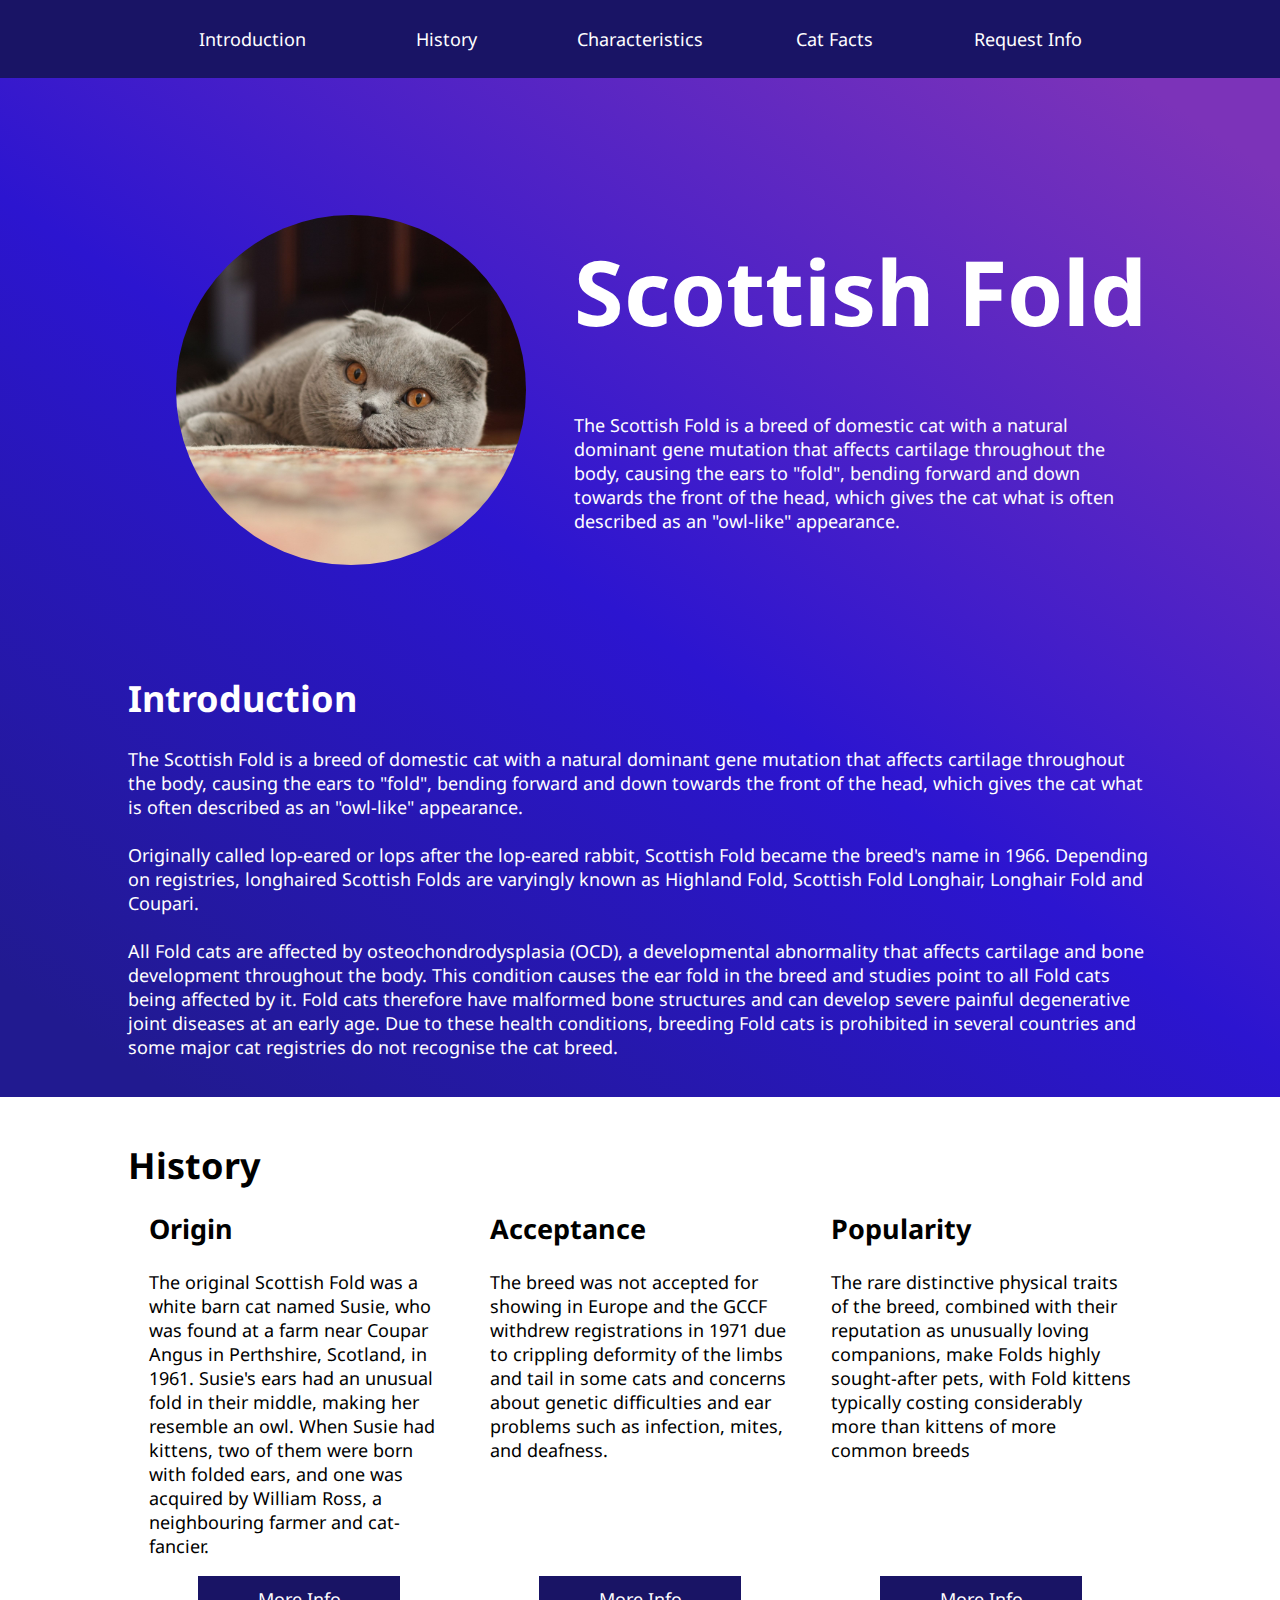
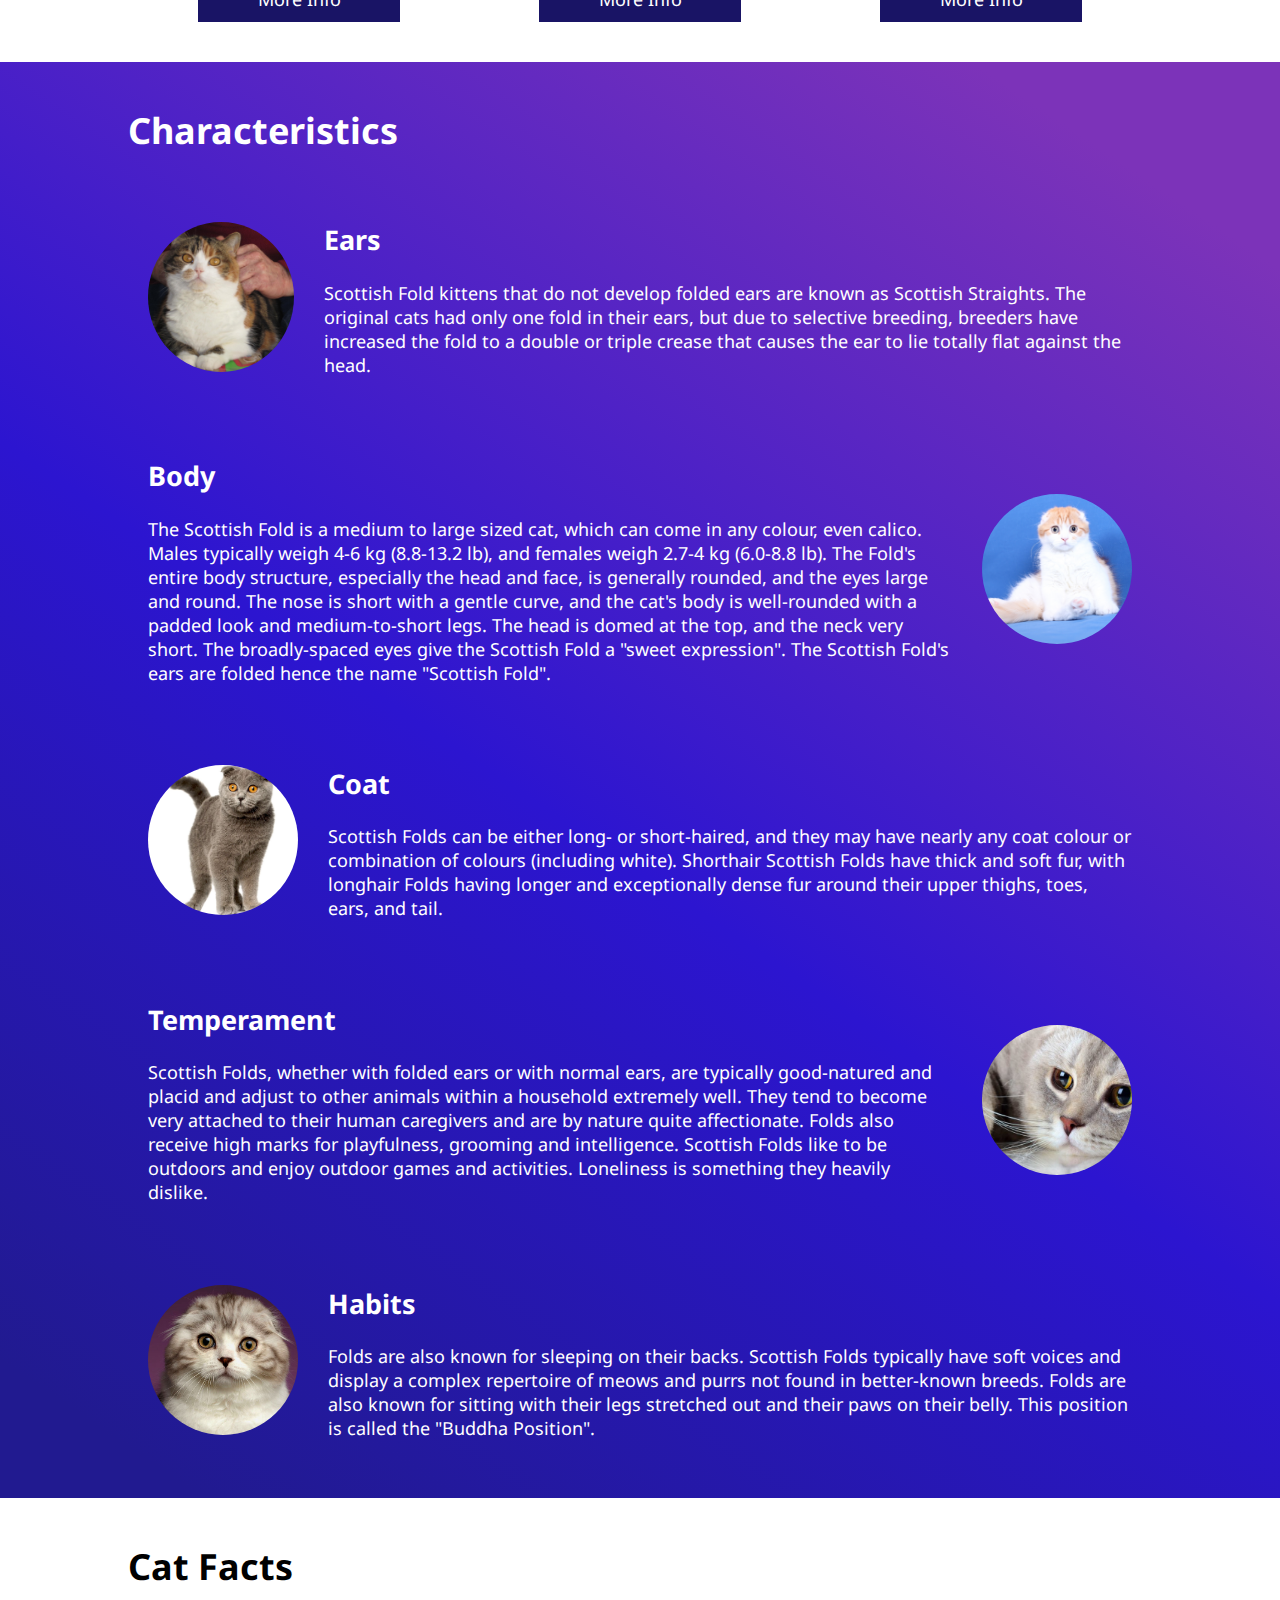
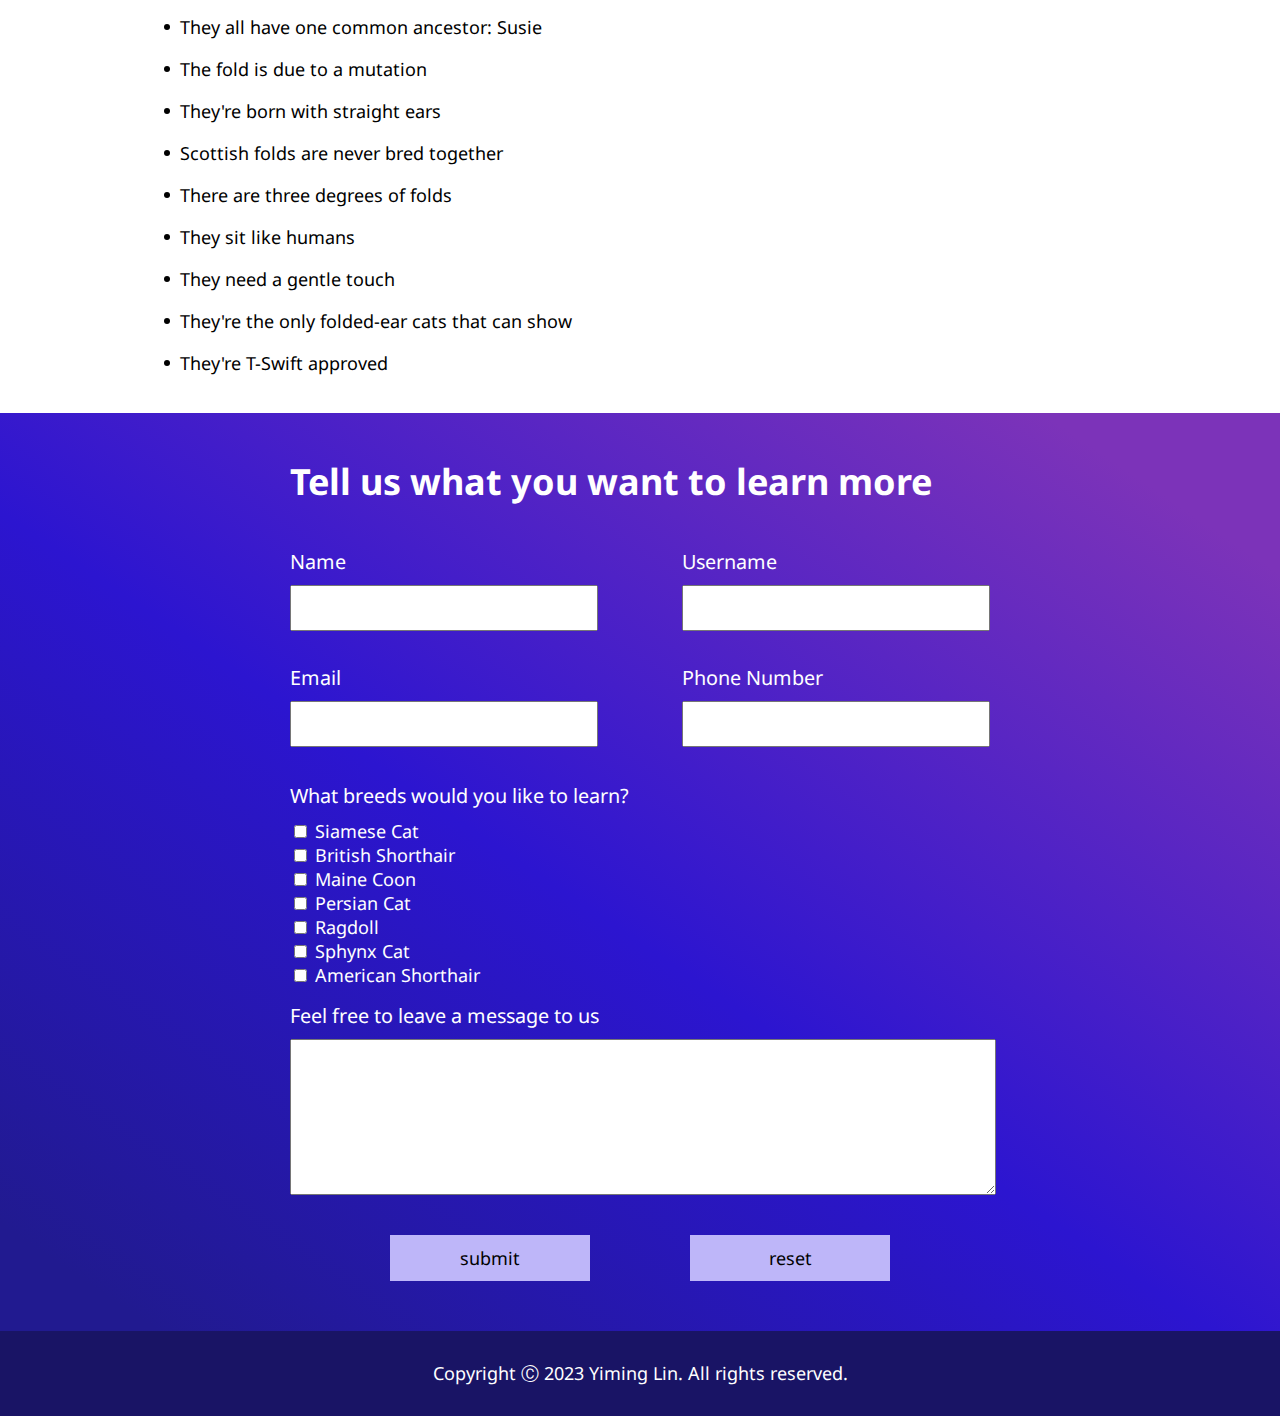
==== hw4/code-review-codebase/index.html @ 043dace3 "Add hw4" ====
<!DOCTYPE html>
<html lang="en">
  <head>
    <meta charset="UTF-8" />
    <meta name="viewport" content="width=device-width, initial-scale=1.0" />
    <link rel="preconnect" href="https://fonts.googleapis.com" />
    <link rel="preconnect" href="https://fonts.gstatic.com" crossorigin />
    <link
      rel="stylesheet"
      href="https://cdnjs.cloudflare.com/ajax/libs/font-awesome/6.4.2/css/all.min.css"
      integrity="sha512-z3gLpd7yknf1YoNbCzqRKc4qyor8gaKU1qmn+CShxbuBusANI9QpRohGBreCFkKxLhei6S9CQXFEbbKuqLg0DA=="
      crossorigin="anonymous"
      referrerpolicy="no-referrer"
    />
    <link
      href="https://fonts.googleapis.com/css2?family=Lora&family=Noto+Sans:ital,wght@0,300;0,500;1,200;1,400&family=Poppins:wght@100;200;300;400&family=Raleway:wght@100;200;300&display=swap"
      rel="stylesheet"
    />
    <link rel="stylesheet" type="text/css" href="styles.css" />
    <title>Scottish Fold</title>
    <script defer src="index.js"></script>
  </head>
  <body>
    <header>
      <nav class="navbar large-screen-navbar">
        <ul class="nav-list">
          <li class="nav-list-item">
            <a href="#Introduction" class="nav-link hover-transition">Introduction</a>
          </li>
          <li class="nav-list-item">
            <a href="#History" class="nav-link hover-transition">History</a>
          </li>
          <li class="nav-list-item">
            <a href="#Characteristics" class="nav-link hover-transition">Characteristics</a>
          </li>
          <li class="nav-list-item">
            <a href="#CatFacts" class="nav-link hover-transition">Cat Facts</a>
          </li>
          <li class="nav-list-item">
            <a href="#RequestInfo" class="nav-link hover-transition">Request Info</a>
          </li>
        </ul>
      </nav>
      <nav class="navbar small-screen-navbar">
        <input type="checkbox" class="navbar-toggle-trigger" id="navbar-toggle-trigger" />
        <label
          for="navbar-toggle-trigger"
          id="navbar-toggle-expand-button"
          class="navbar-circular-icon-button"
          aria-label="open navbar list"
        >
          <i class="fa-solid fa-bars"></i>
        </label>
        <div
          id="small-screen-navbar-element-container"
          class="small-screen-navbar-element-container"
        >
          <ul class="nav-list">
            <li class="nav-list-item">
              <a href="#Introduction" class="nav-link hover-transition">Introduction</a>
            </li>
            <li class="nav-list-item">
              <a href="#History" class="nav-link hover-transition">History</a>
            </li>
            <li class="nav-list-item">
              <a href="#Characteristics" class="nav-link hover-transition">Characteristics</a>
            </li>
            <li class="nav-list-item">
              <a href="#CatFacts" class="nav-link hover-transition">Cat Facts</a>
            </li>
            <li class="nav-list-item">
              <a href="#RequestInfo" class="nav-link hover-transition">Request Info</a>
            </li>
          </ul>
        </div>
      </nav>
    </header>

    <div class="dark-background-container section-below-navbar">
      <div
        class="space-evenly-distributed-row-container vertically-stacked-mid-screen-container content-container"
      >
        <div class="landing-image"></div>
        <div class="landing-text-container">
          <h1 class="heading-1">Scottish Fold</h1>
          <p>
            The Scottish Fold is a breed of domestic cat with a natural dominant gene mutation that
            affects cartilage throughout the body, causing the ears to "fold", bending forward and
            down towards the front of the head, which gives the cat what is often described as an
            "owl-like" appearance.
          </p>
        </div>
      </div>
      <div id="Introduction" class="content-container">
        <h1>Introduction</h1>
        <p>
          The Scottish Fold is a breed of domestic cat with a natural dominant gene mutation that
          affects cartilage throughout the body, causing the ears to "fold", bending forward and
          down towards the front of the head, which gives the cat what is often described as an
          "owl-like" appearance.
          <br />
          <br />
          Originally called lop-eared or lops after the lop-eared rabbit, Scottish Fold became the
          breed's name in 1966. Depending on registries, longhaired Scottish Folds are varyingly
          known as Highland Fold, Scottish Fold Longhair, Longhair Fold and Coupari.
          <br />
          <br />
          All Fold cats are affected by osteochondrodysplasia (OCD), a developmental abnormality
          that affects cartilage and bone development throughout the body. This condition causes the
          ear fold in the breed and studies point to all Fold cats being affected by it. Fold cats
          therefore have malformed bone structures and can develop severe painful degenerative joint
          diseases at an early age. Due to these health conditions, breeding Fold cats is prohibited
          in several countries and some major cat registries do not recognise the cat breed.
        </p>
      </div>
    </div>

    <div id="History" class="content-container">
      <h1 class="clear-margin-bottom">History</h1>
      <div class="space-evenly-distributed-row-container vertically-stacked-mid-screen-container">
        <div class="card">
          <div>
            <h2 class="clear-margin-top">Origin</h2>
            <p>
              The original Scottish Fold was a white barn cat named Susie, who was found at a farm
              near Coupar Angus in Perthshire, Scotland, in 1961. Susie's ears had an unusual fold
              in their middle, making her resemble an owl. When Susie had kittens, two of them were
              born with folded ears, and one was acquired by William Ross, a neighbouring farmer and
              cat-fancier.
            </p>
          </div>
          <a class="more-info-button">More Info</a>
        </div>
        <div class="popup-section-container">
          <div class="popup-section">
            <div class="space-between-distributed-row-container">
              <h3>Origin</h3>
              <button class="close-popup-button">
                <i class="fa-solid fa-xmark"></i>
              </button>
            </div>
            <p>
              The original Scottish Fold was a white barn cat named Susie, who was found at a farm
              near Coupar Angus in Perthshire, Scotland, in 1961. Susie's ears had an unusual fold
              in their middle, making her resemble an owl. When Susie had kittens, two of them were
              born with folded ears, and one was acquired by William Ross, a neighbouring farmer and
              cat-fancier. Ross registered the breed with the Governing Council of the Cat Fancy
              (GCCF) in the United Kingdom in 1966 and started to breed Scottish Fold kittens with
              the help of geneticist Pat Turner. The breeding programme produced 76 kittens in the
              first three years - 42 with folded ears and 34 with straight ears. The conclusion from
              this was that the ear mutation is due to a simple dominant gene.
              <br />
              Susie's only reproducing offspring was a female Fold named Snooks who was also white;
              a second kitten was neutered shortly after birth. Three months after Snooks' birth,
              Susie was killed by a car. All Scottish Fold cats share a common ancestry to Susie.
            </p>
          </div>
        </div>

        <div class="card">
          <div>
            <h2 class="clear-margin-top">Acceptance</h2>
            <p>
              The breed was not accepted for showing in Europe and the GCCF withdrew registrations
              in 1971 due to crippling deformity of the limbs and tail in some cats and concerns
              about genetic difficulties and ear problems such as infection, mites, and deafness.
            </p>
          </div>
          <a class="more-info-button">More Info</a>
        </div>
        <div class="popup-section-container">
          <div class="popup-section">
            <div class="space-between-distributed-row-container">
              <h3>Acceptance</h3>
              <button class="close-popup-button">
                <i class="fa-solid fa-xmark"></i>
              </button>
            </div>
            <p>
              The breed was not accepted for showing in Europe and the GCCF withdrew registrations
              in 1971 due to crippling deformity of the limbs and tail in some cats and concerns
              about genetic difficulties and ear problems such as infection, mites, and deafness,
              but the Folds were exported to America and the breed continued to be established using
              crosses with British Shorthairs and American Shorthairs. Since the initial concerns
              were brought, the Fold breed has not had the mite and infection problems, though wax
              buildup in the ears may be greater than in other cats. The concerns about deformities
              may have been caused by osteochondrodysplasia, which causes abnormalities in bone and
              cartilage throughout the body.
            </p>
          </div>
        </div>

        <div class="card">
          <div>
            <h2 class="clear-margin-top">Popularity</h2>
            <p>
              The rare distinctive physical traits of the breed, combined with their reputation as
              unusually loving companions, make Folds highly sought-after pets, with Fold kittens
              typically costing considerably more than kittens of more common breeds
            </p>
          </div>
          <a class="more-info-button">More Info</a>
        </div>
        <div class="popup-section-container">
          <div class="popup-section">
            <div class="space-between-distributed-row-container">
              <h3>Popularity</h3>
              <button
                class="close-popup-button"
                aria-label="close popup window"
                title="close popup window"
              >
                <i class="fa-solid fa-xmark"></i>
              </button>
            </div>
            <p>
              The rare distinctive physical traits of the breed, combined with their reputation as
              unusually loving companions, make Folds highly sought-after pets, with Fold kittens
              typically costing considerably more than kittens of more common breeds. Scottish folds
              are also popular among celebrities, one of them being American singer Taylor Swift,
              who owns two Scottish fold cats named Meredith Grey (the titular character of the
              medical drama series Grey's Anatomy), and Olivia Benson (the protagonist of the police
              drama series Law & Order: Special Victims Unit).
            </p>
          </div>
        </div>
      </div>
    </div>

    <div class="dark-background-container">
      <div id="Characteristics" class="content-container">
        <h1>Characteristics</h1>
        <div class="space-between-distributed-row-container content-container">
          <img
            alt="A scottish fold kitten whose ears are hold by a pair of hands"
            class="characteristics-image"
            src="./images/Straight-eared_Scottish_Fold.jpg"
          />
          <div class="characteristics-text-margin-left">
            <h2>Ears</h2>
            <p>
              Scottish Fold kittens that do not develop folded ears are known as Scottish Straights.
              The original cats had only one fold in their ears, but due to selective breeding,
              breeders have increased the fold to a double or triple crease that causes the ear to
              lie totally flat against the head.
            </p>
          </div>
        </div>
        <div class="space-between-distributed-row-container content-container">
          <div class="characteristics-text-margin-right">
            <h2>Body</h2>
            <p>
              The Scottish Fold is a medium to large sized cat, which can come in any colour, even
              calico. Males typically weigh 4-6 kg (8.8-13.2 lb), and females weigh 2.7-4 kg
              (6.0-8.8 lb). The Fold's entire body structure, especially the head and face, is
              generally rounded, and the eyes large and round. The nose is short with a gentle
              curve, and the cat's body is well-rounded with a padded look and medium-to-short legs.
              The head is domed at the top, and the neck very short. The broadly-spaced eyes give
              the Scottish Fold a "sweet expression". The Scottish Fold's ears are folded hence the
              name "Scottish Fold".
            </p>
          </div>
          <img
            alt="A scottish fold kitten with white body and yellowish forehead"
            class="characteristics-image"
            src="./images/Rumfold_Red_Bull.png"
          />
        </div>
        <div class="space-between-distributed-row-container content-container">
          <img
            alt="A walking scottish fold kitten with grayish body and orange eyeballs"
            class="characteristics-image"
            src="./images/scottish-fold-2.jpg"
          />
          <div class="characteristics-text-margin-left">
            <h2>Coat</h2>
            <p>
              Scottish Folds can be either long- or short-haired, and they may have nearly any coat
              colour or combination of colours (including white). Shorthair Scottish Folds have
              thick and soft fur, with longhair Folds having longer and exceptionally dense fur
              around their upper thighs, toes, ears, and tail.
            </p>
          </div>
        </div>
        <div class="space-between-distributed-row-container content-container">
          <div class="characteristics-text-margin-right">
            <h2>Temperament</h2>
            <p>
              Scottish Folds, whether with folded ears or with normal ears, are typically
              good-natured and placid and adjust to other animals within a household extremely well.
              They tend to become very attached to their human caregivers and are by nature quite
              affectionate. Folds also receive high marks for playfulness, grooming and
              intelligence. Scottish Folds like to be outdoors and enjoy outdoor games and
              activities. Loneliness is something they heavily dislike.
            </p>
          </div>
          <img
            alt="The headshot of a scottish fold kitten with grayish skin looking to the side"
            class="characteristics-image"
            src="./images/scottish-fold-1.jpeg"
          />
        </div>
        <div class="space-between-distributed-row-container content-container">
          <img
            alt="The headshot of a scottish fold kitten looking straight ahead"
            class="characteristics-image"
            src="./images/scottish-fold-3.jpg"
          />
          <div class="characteristics-text-margin-left">
            <h2>Habits</h2>
            <p>
              Folds are also known for sleeping on their backs. Scottish Folds typically have soft
              voices and display a complex repertoire of meows and purrs not found in better-known
              breeds. Folds are also known for sitting with their legs stretched out and their paws
              on their belly. This position is called the "Buddha Position".
            </p>
          </div>
        </div>
      </div>
    </div>

    <div id="CatFacts" class="content-container">
      <h1>Cat Facts</h1>
      <div>
        <p class="cat-fact-list-item">
          <span class="bullet-point"></span>They all have one common ancestor: Susie
        </p>
        <p class="cat-fact-list-item">
          <span class="bullet-point"></span>The fold is due to a mutation
        </p>
        <p class="cat-fact-list-item">
          <span class="bullet-point"></span>They're born with straight ears
        </p>
        <p class="cat-fact-list-item">
          <span class="bullet-point"></span>Scottish folds are never bred together
        </p>
        <p class="cat-fact-list-item">
          <span class="bullet-point"></span>There are three degrees of folds
        </p>
        <p class="cat-fact-list-item"><span class="bullet-point"></span>They sit like humans</p>
        <p class="cat-fact-list-item"><span class="bullet-point"></span>They need a gentle touch</p>
        <p class="cat-fact-list-item">
          <span class="bullet-point"></span>They're the only folded-ear cats that can show
        </p>
        <p class="cat-fact-list-item"><span class="bullet-point"></span>They're T-Swift approved</p>
      </div>
    </div>

    <div class="dark-background-container">
      <form id="RequestInfo" class="content-container form">
        <h1>Tell us what you want to learn more</h1>
        <div class="space-between-distributed-row-container vertically-stacked-sm-screen-container">
          <p class="label-input-group form-element-container">
            <span class="form-label">Name</span>
            <input aria-label="name" class="form-input-box" type="text" id="name" name="name" />
          </p>
          <p class="label-input-group form-element-container">
            <span class="form-label">Username</span>
            <input
              aria-label="username"
              class="form-input-box"
              type="text"
              id="username"
              name="username"
            />
          </p>
        </div>
        <div class="space-between-distributed-row-container vertically-stacked-sm-screen-container">
          <p class="label-input-group form-element-container">
            <span class="form-label">Email</span>
            <input aria-label="email" class="form-input-box" type="email" id="email" name="email" />
          </p>
          <p class="label-input-group form-element-container">
            <span class="form-label">Phone Number</span>
            <input
              aria-label="phone"
              class="form-input-box"
              type="tel"
              id="phone-number"
              name="phone-number"
            />
          </p>
        </div>
        <div class="form-fieldset form-element-container">
          <p class="form-label">What breeds would you like to learn?</p>
          <div>
            <input type="checkbox" id="siamese" name="breed1" value="siamese" />
            <label for="siamese">Siamese Cat</label>
          </div>
          <div>
            <input type="checkbox" id="british-shorthair" name="breed2" value="british-shorthair" />
            <label for="british-shorthair">British Shorthair</label>
          </div>
          <div>
            <input type="checkbox" id="maine-coon" name="breed3" value="maine-coon" />
            <label for="maine-coon">Maine Coon</label>
          </div>
          <div>
            <input type="checkbox" id="persian-cat" name="breed4" value="persian-cat" />
            <label for="persian-cat">Persian Cat</label>
          </div>
          <div>
            <input type="checkbox" id="ragdoll" name="breed5" value="ragdoll" />
            <label for="ragdoll">Ragdoll</label>
          </div>
          <div>
            <input type="checkbox" id="sphynx-cat" name="breed6" value="sphynx-cat" />
            <label for="sphynx-cat">Sphynx Cat</label>
          </div>
          <div>
            <input
              type="checkbox"
              id="american-shorthair"
              name="breed"
              value="american-shorthair"
            />
            <label for="american-shorthair">American Shorthair</label>
          </div>
        </div>
        <label class="form-label" for="message">Feel free to leave a message to us</label>
        <textarea
          class="form-textarea form-element-container"
          name="message"
          id="message"
          cols="30"
          rows="10"
        ></textarea>
      </form>
      <div class="form space-evenly-distributed-row-container form-buttons-container">
        <input class="form-button" type="submit" value="submit" />
        <input class="form-button" type="reset" value="reset" />
      </div>
    </div>

    <footer class="footer">Copyright Ⓒ 2023 Yiming Lin. All rights reserved.</footer>
  </body>
</html>
---- hw4/code-review-codebase/styles.css ----
:root {
  --darker-blue: rgb(25, 20, 101, 1);
  --darker-blue-transpaent: rgb(25, 20, 101, 0.7);
  --dark-blue: rgba(33, 26, 144, 1);
  --blue: rgba(44, 21, 208, 1);
  --light-blue: rgb(190, 182, 249);
  --purple: rgba(124, 51, 185, 1);
  --white: rgb(255, 255, 255);
  --transparent: rgba(0, 0, 0, 0);
  --light-gray: rgb(226, 226, 226);
  --darker-blue-even-transpaent: rgb(25, 20, 101, 0.2);
}

html {
  box-sizing: border-box;
  font-size: 18px;
  font-family: "Noto Sans", sans-serif;
  scroll-padding-top: 60px;
}

body {
  margin: 0;
  padding: 0;
}

.dark-background-container {
  background: var(--dark-blue);
  background: linear-gradient(34deg, var(--dark-blue) 6%, var(--blue) 46%, var(--purple) 91%);
  color: var(--white);
}

.content-container {
  padding: 20px;
  max-width: 1024px;
  margin: auto;
}

.space-evenly-distributed-row-container {
  display: flex;
  justify-content: space-evenly;
}

.space-between-distributed-row-container {
  display: flex;
  justify-content: space-between;
}

.more-info-button {
  text-align: center;
  background-color: var(--darker-blue);
  color: var(--white);
  border: 1px solid var(--darker-blue);
  width: 180px;
  margin: 0 auto;
  font-family: inherit;
  font-size: 1rem;
  display: block;
  padding: 10px;
}

.more-info-button:hover {
  background-color: var(--white);
  color: var(--darker-blue);
  cursor: pointer;
  transition: 0.25s;
}

.navbar-circular-icon-button {
  font-size: 1.5rem;
  color: var(--white);
  display: flex;
  justify-content: center;
  align-items: center;
  border-radius: 50%;
  width: 60px;
  height: 60px;
  background-color: transparent;
  border: none;
}

.navbar-circular-icon-button:hover {
  background-color: var(--light-gray);
  color: var(--darker-blue);
  cursor: pointer;
  transition: 0.25s;
}

.navbar-toggle-close-button {
  font-size: 1.5rem;
  color: var(--white);
  display: flex;
  justify-content: center;
  align-items: center;
  border-radius: 50%;
  width: 60px;
  height: 60px;
  background-color: transparent;
  border: none;
  margin: auto;
}

.navbar-toggle-close-button:hover {
  background-color: var(--light-gray);
  color: var(--darker-blue);
  cursor: pointer;
  transition: 0.25s;
}

.close-popup-button {
  font-size: 2rem;
  background-color: var(--white);
  display: flex;
  justify-content: center;
  align-items: center;
  border-radius: 50%;
  width: 60px;
  height: 60px;
  background-color: transparent;
  border: none;
}

.close-popup-button:hover {
  color: var(--darker-blue);
  background-color: var(--darker-blue-even-transpaent);
  cursor: pointer;
}

.form-button {
  width: 200px;
  background-color: var(--light-blue);
  color: black;
  border: 1px solid var(--light-blue);
  font-family: inherit;
  font-size: 1rem;
  display: block;
  padding: 10px;
  margin-bottom: 20px;
}

.form-button:hover {
  background-color: var(--darker-blue);
  color: var(--white);
  border: 1px solid var(--darker-blue);
  cursor: pointer;
  transition: 0.25s;
}

.navbar {
  position: fixed;
  width: 100%;
  padding: 15px;
  background-color: var(--darker-blue);
  box-sizing: border-box;
}

.navbar-toggle-trigger {
  display: none;
}

.navbar-toggle-trigger:checked ~ .small-screen-navbar-element-container {
  display: block;
}

.nav-list {
  padding: 0;
  margin: 0;
  list-style-type: none;
  display: flex;
  justify-content: center;
}

.nav-list-item {
  display: block;
  padding: 10px;
  width: 170px;
  text-align: center;
  border: 2px solid var(--transparent);
}

.nav-list-item:hover {
  border: 2px solid var(--white);
  border-radius: 20px;
  cursor: pointer;
}

.nav-link {
  text-decoration: none;
  color: var(--white);
}

.small-screen-navbar {
  display: none;
}

.small-screen-navbar-element-container {
  display: none;
}

.landing-image {
  width: 350px;
  height: 350px;
  margin: 45px;
  border-radius: 50%;
  display: block;
  align-self: start;
  background-image: url("./images/1920px-Adult_Scottish_Fold.jpg");
  background-position: center;
  background-size: cover;
}

.landing-text-container {
  max-width: 575px;
}

.heading-1 {
  font-size: 5rem;
}

.section-below-navbar {
  padding-top: 150px;
  min-height: calc(100vh - 150px);
}

.card {
  width: 300px;
  border-radius: 3px;
  padding: 10px;
  margin: 10px;
  display: flex;
  flex-direction: column;
  justify-content: space-between;
}

.clear-margin-top {
  margin-top: 0;
}

.clear-margin-bottom {
  margin-bottom: 0;
}

.popup-section-container {
  display: none;
  position: fixed;
  width: 100%;
  height: 100%;
  top: 0;
  left: 0;
  background-color: var(--darker-blue-transpaent);
}

.popup-section {
  background-color: var(--white);
  max-width: 846px;
  max-height: 70vh;
  overflow-y: scroll;
  margin: 150px auto;
  padding: 30px;
}

.characteristics-image {
  width: 150px;
  height: 150px;
  border-radius: 50%;
  align-self: center;
  object-fit: cover;
}

.characteristics-text-margin-left {
  margin-left: 30px;
}

.characteristics-text-margin-right {
  margin-right: 30px;
}

.cat-fact-list-item {
  display: flex;
  align-items: center;
}

.bullet-point {
  display: block;
  background-color: black;
  height: 6px;
  width: 6px;
  border-radius: 50%;
  margin-right: 10px;
  margin-left: 2em;
}

.form {
  width: 700px;
  margin: auto;
}

.form-label {
  display: block;
  margin-bottom: 10px;
  font-size: 1.1rem;
}

.form-input-box {
  width: 300px;
  height: 40px;
  font-size: inherit;
  font-family: inherit;
}

.form-fieldset {
  padding: 0;
  margin: 0;
  border: none;
}

.form-element-container {
  margin-bottom: 15px;
}

.form-buttons-container {
  padding-bottom: 30px;
}

.form-textarea {
  width: 100%;
}

.footer {
  background-color: var(--darker-blue);
  color: var(--white);
  padding: 30px;
  text-align: center;
}

@media screen and (max-width: 1023px) {
  .vertically-stacked-mid-screen-container {
    flex-direction: column;
  }

  html {
    scroll-padding-top: 320px;
  }

  .nav-list {
    flex-direction: column;
    align-items: center;
  }

  .small-screen-navbar {
    display: block;
  }

  .large-screen-navbar {
    display: none;
  }

  .landing-image {
    margin: auto;
  }

  .landing-text-container {
    max-width: unset;
  }

  .heading-1 {
    text-align: center;
  }

  .card {
    width: unset;
    border-radius: 3px;
    padding: 10px;
  }

  .popup-section {
    background-color: var(--white);
    margin: 150px 30px;
  }
}

@media screen and (max-width: 767px) {
  .vertically-stacked-sm-screen-container {
    flex-direction: column;
  }

  .landing-image {
    width: 250px;
    height: 250px;
  }

  .heading-1 {
    font-size: 4rem;
  }

  .characteristics-image {
    display: none;
  }

  .characteristics-text-margin-left {
    margin-left: 0px;
  }

  .characteristics-text-margin-right {
    margin-right: 0px;
  }

  .form {
    width: unset;
  }

  .label-input-group {
    display: flex;
    justify-content: space-between;
  }
}

@media screen and (max-width: 600px) {
  .label-input-group {
    flex-direction: column;
  }

  .form-input-box {
    width: 100%;
  }

  .form-button {
    width: 180px;
  }
}
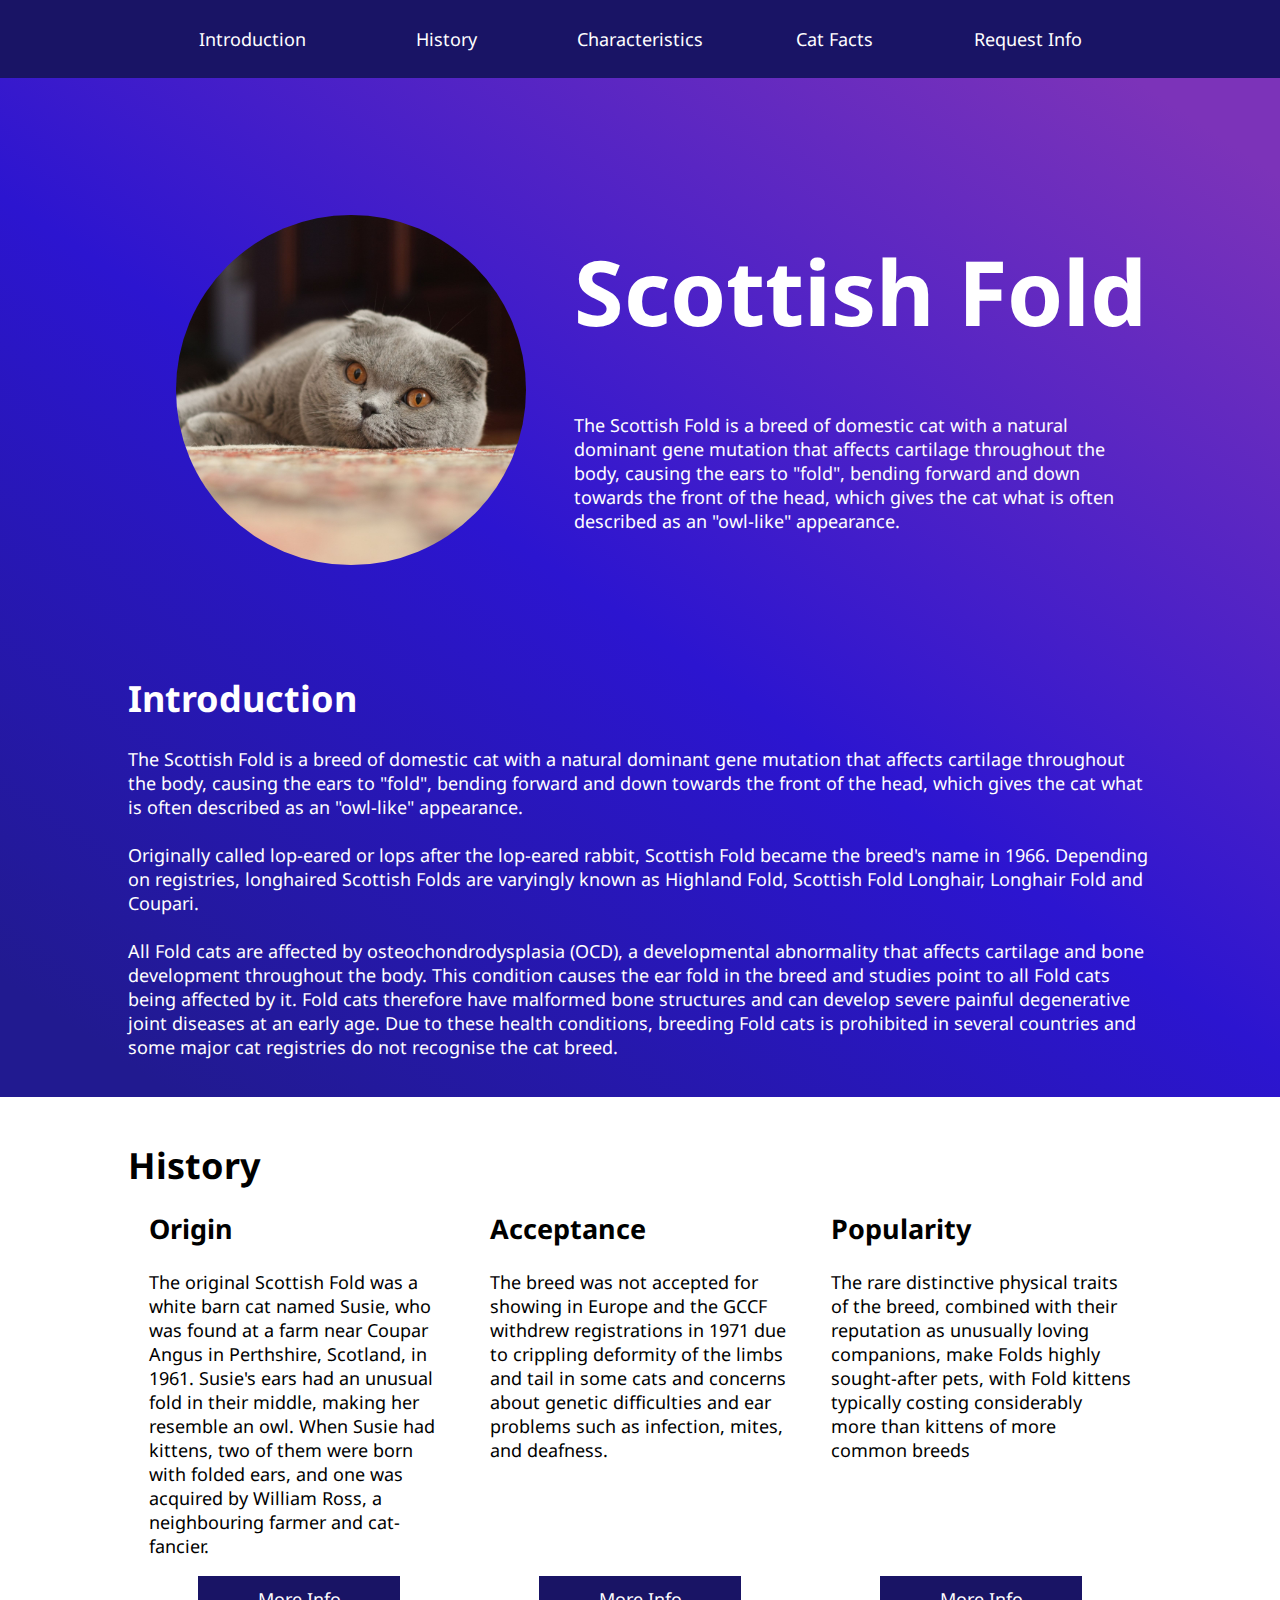
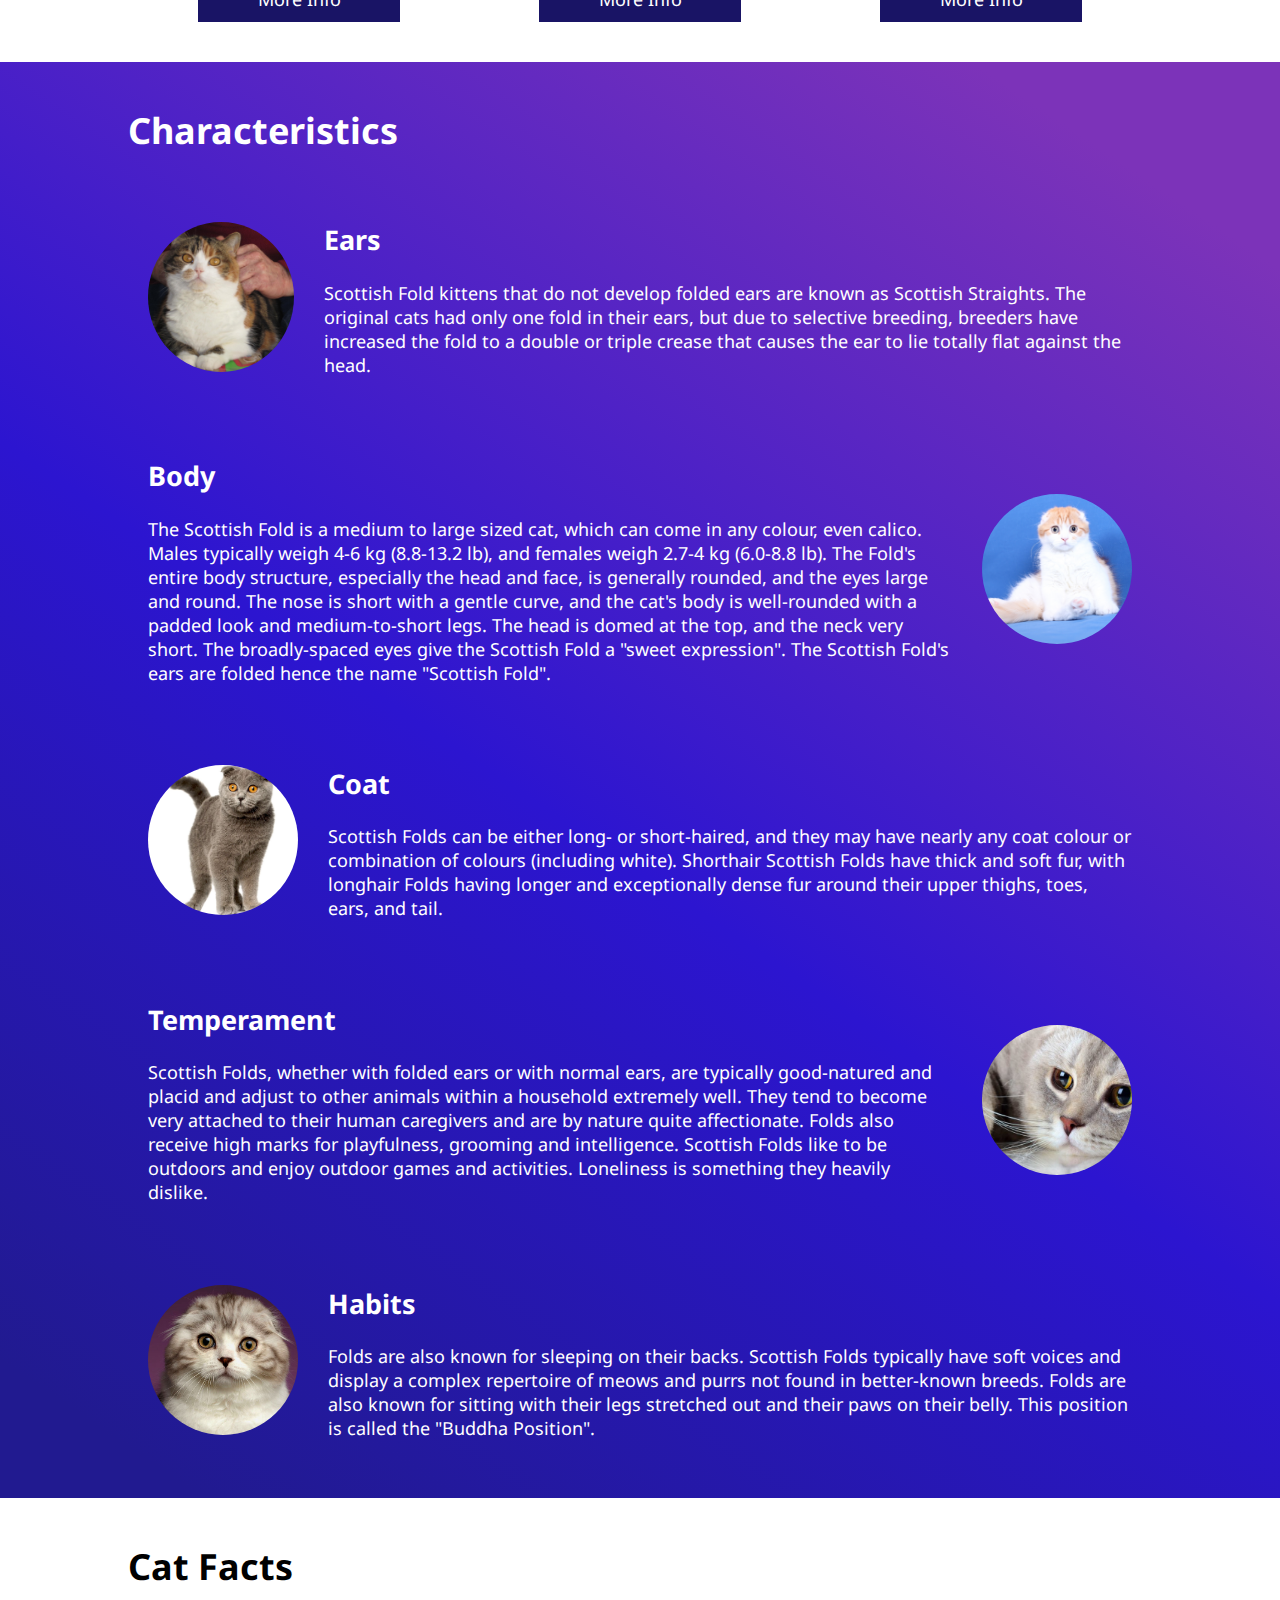
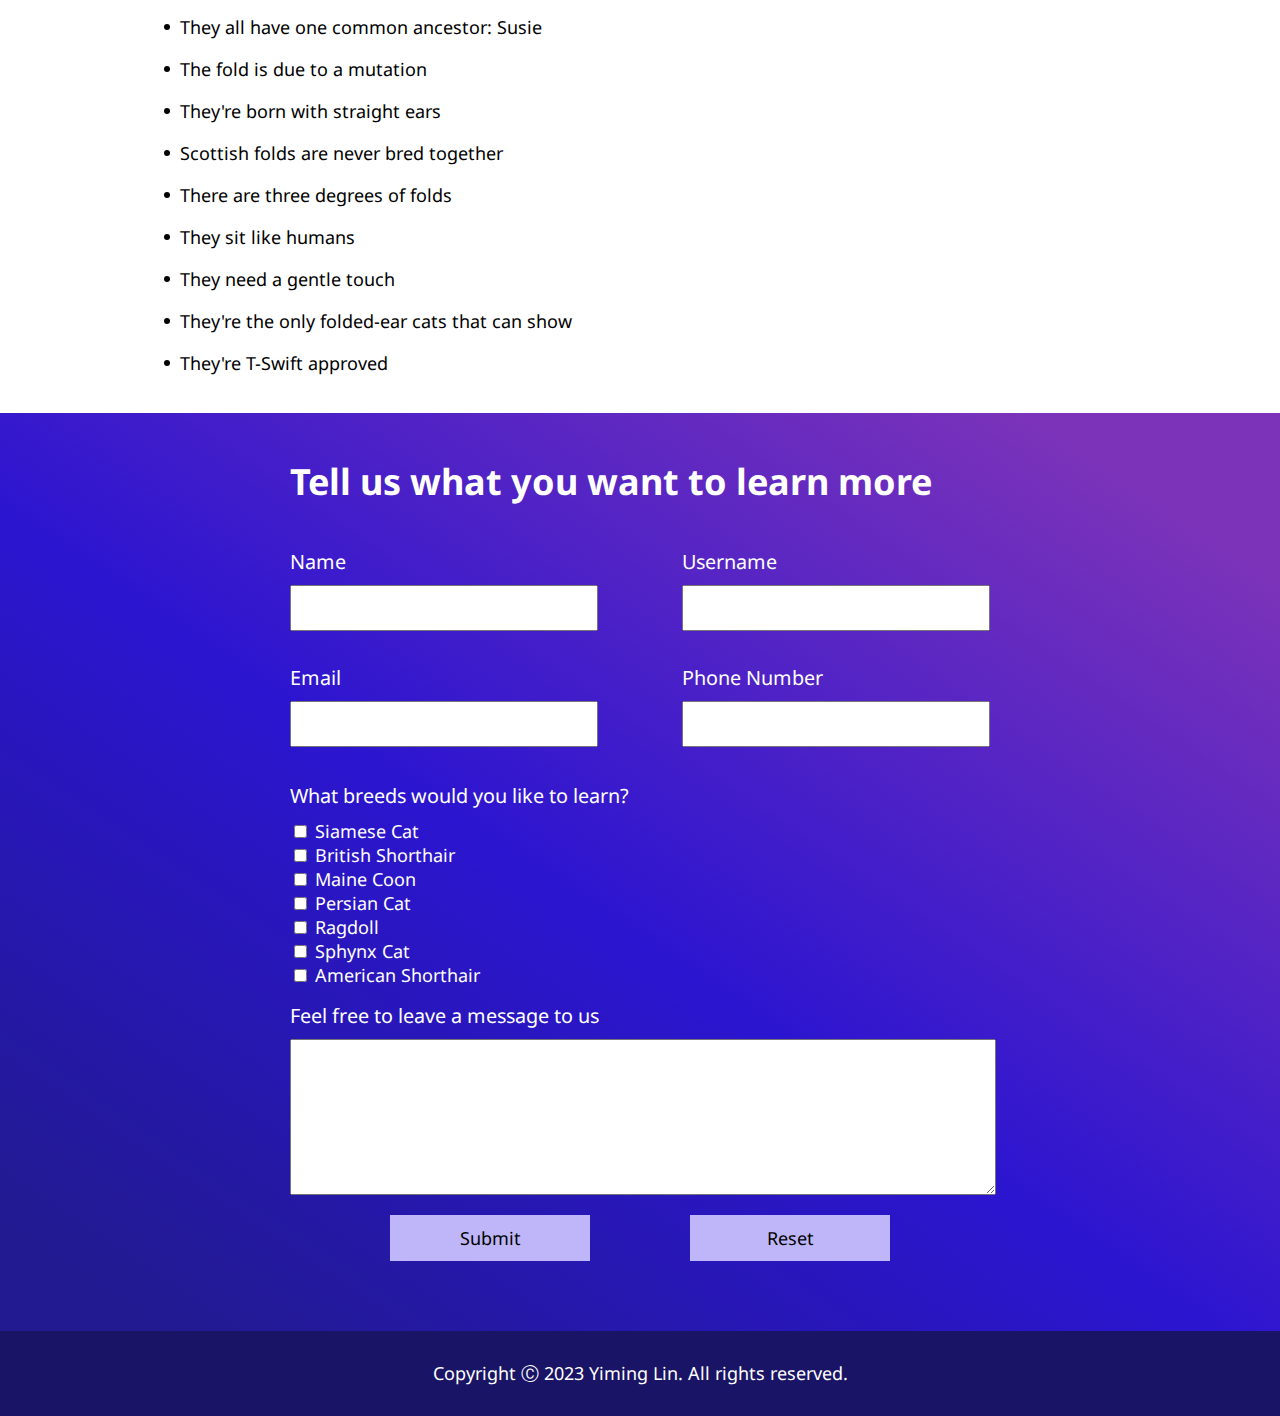
==== commit 1aff119e: "found two issues" ====
--- a/hw4/code-review-codebase/index.html
+++ b/hw4/code-review-codebase/index.html
@@ -25,24 +25,34 @@
       <nav class="navbar large-screen-navbar">
         <ul class="nav-list">
           <li class="nav-list-item">
-            <a href="#Introduction" class="nav-link hover-transition">Introduction</a>
+            <a href="#Introduction" class="nav-link hover-transition"
+              >Introduction</a
+            >
           </li>
           <li class="nav-list-item">
             <a href="#History" class="nav-link hover-transition">History</a>
           </li>
           <li class="nav-list-item">
-            <a href="#Characteristics" class="nav-link hover-transition">Characteristics</a>
+            <a href="#Characteristics" class="nav-link hover-transition"
+              >Characteristics</a
+            >
           </li>
           <li class="nav-list-item">
             <a href="#CatFacts" class="nav-link hover-transition">Cat Facts</a>
           </li>
           <li class="nav-list-item">
-            <a href="#RequestInfo" class="nav-link hover-transition">Request Info</a>
+            <a href="#RequestInfo" class="nav-link hover-transition"
+              >Request Info</a
+            >
           </li>
         </ul>
       </nav>
       <nav class="navbar small-screen-navbar">
-        <input type="checkbox" class="navbar-toggle-trigger" id="navbar-toggle-trigger" />
+        <input
+          type="checkbox"
+          class="navbar-toggle-trigger"
+          id="navbar-toggle-trigger"
+        />
         <label
           for="navbar-toggle-trigger"
           id="navbar-toggle-expand-button"
@@ -57,19 +67,27 @@
         >
           <ul class="nav-list">
             <li class="nav-list-item">
-              <a href="#Introduction" class="nav-link hover-transition">Introduction</a>
+              <a href="#Introduction" class="nav-link hover-transition"
+                >Introduction</a
+              >
             </li>
             <li class="nav-list-item">
               <a href="#History" class="nav-link hover-transition">History</a>
             </li>
             <li class="nav-list-item">
-              <a href="#Characteristics" class="nav-link hover-transition">Characteristics</a>
+              <a href="#Characteristics" class="nav-link hover-transition"
+                >Characteristics</a
+              >
             </li>
             <li class="nav-list-item">
-              <a href="#CatFacts" class="nav-link hover-transition">Cat Facts</a>
+              <a href="#CatFacts" class="nav-link hover-transition"
+                >Cat Facts</a
+              >
             </li>
             <li class="nav-list-item">
-              <a href="#RequestInfo" class="nav-link hover-transition">Request Info</a>
+              <a href="#RequestInfo" class="nav-link hover-transition"
+                >Request Info</a
+              >
             </li>
           </ul>
         </div>
@@ -84,9 +102,10 @@
         <div class="landing-text-container">
           <h1 class="heading-1">Scottish Fold</h1>
           <p>
-            The Scottish Fold is a breed of domestic cat with a natural dominant gene mutation that
-            affects cartilage throughout the body, causing the ears to "fold", bending forward and
-            down towards the front of the head, which gives the cat what is often described as an
+            The Scottish Fold is a breed of domestic cat with a natural dominant
+            gene mutation that affects cartilage throughout the body, causing
+            the ears to "fold", bending forward and down towards the front of
+            the head, which gives the cat what is often described as an
             "owl-like" appearance.
           </p>
         </div>
@@ -94,39 +113,47 @@
       <div id="Introduction" class="content-container">
         <h1>Introduction</h1>
         <p>
-          The Scottish Fold is a breed of domestic cat with a natural dominant gene mutation that
-          affects cartilage throughout the body, causing the ears to "fold", bending forward and
-          down towards the front of the head, which gives the cat what is often described as an
-          "owl-like" appearance.
+          The Scottish Fold is a breed of domestic cat with a natural dominant
+          gene mutation that affects cartilage throughout the body, causing the
+          ears to "fold", bending forward and down towards the front of the
+          head, which gives the cat what is often described as an "owl-like"
+          appearance.
           <br />
           <br />
-          Originally called lop-eared or lops after the lop-eared rabbit, Scottish Fold became the
-          breed's name in 1966. Depending on registries, longhaired Scottish Folds are varyingly
-          known as Highland Fold, Scottish Fold Longhair, Longhair Fold and Coupari.
+          Originally called lop-eared or lops after the lop-eared rabbit,
+          Scottish Fold became the breed's name in 1966. Depending on
+          registries, longhaired Scottish Folds are varyingly known as Highland
+          Fold, Scottish Fold Longhair, Longhair Fold and Coupari.
           <br />
           <br />
-          All Fold cats are affected by osteochondrodysplasia (OCD), a developmental abnormality
-          that affects cartilage and bone development throughout the body. This condition causes the
-          ear fold in the breed and studies point to all Fold cats being affected by it. Fold cats
-          therefore have malformed bone structures and can develop severe painful degenerative joint
-          diseases at an early age. Due to these health conditions, breeding Fold cats is prohibited
-          in several countries and some major cat registries do not recognise the cat breed.
+          All Fold cats are affected by osteochondrodysplasia (OCD), a
+          developmental abnormality that affects cartilage and bone development
+          throughout the body. This condition causes the ear fold in the breed
+          and studies point to all Fold cats being affected by it. Fold cats
+          therefore have malformed bone structures and can develop severe
+          painful degenerative joint diseases at an early age. Due to these
+          health conditions, breeding Fold cats is prohibited in several
+          countries and some major cat registries do not recognise the cat
+          breed.
         </p>
       </div>
     </div>
 
     <div id="History" class="content-container">
       <h1 class="clear-margin-bottom">History</h1>
-      <div class="space-evenly-distributed-row-container vertically-stacked-mid-screen-container">
+      <div
+        class="space-evenly-distributed-row-container vertically-stacked-mid-screen-container"
+      >
         <div class="card">
           <div>
             <h2 class="clear-margin-top">Origin</h2>
             <p>
-              The original Scottish Fold was a white barn cat named Susie, who was found at a farm
-              near Coupar Angus in Perthshire, Scotland, in 1961. Susie's ears had an unusual fold
-              in their middle, making her resemble an owl. When Susie had kittens, two of them were
-              born with folded ears, and one was acquired by William Ross, a neighbouring farmer and
-              cat-fancier.
+              The original Scottish Fold was a white barn cat named Susie, who
+              was found at a farm near Coupar Angus in Perthshire, Scotland, in
+              1961. Susie's ears had an unusual fold in their middle, making her
+              resemble an owl. When Susie had kittens, two of them were born
+              with folded ears, and one was acquired by William Ross, a
+              neighbouring farmer and cat-fancier.
             </p>
           </div>
           <a class="more-info-button">More Info</a>
@@ -135,24 +162,32 @@
           <div class="popup-section">
             <div class="space-between-distributed-row-container">
               <h3>Origin</h3>
-              <button class="close-popup-button">
+              <button
+                class="close-popup-button"
+                title="close popup button"
+                aria-label="close popup button"
+              >
                 <i class="fa-solid fa-xmark"></i>
               </button>
             </div>
             <p>
-              The original Scottish Fold was a white barn cat named Susie, who was found at a farm
-              near Coupar Angus in Perthshire, Scotland, in 1961. Susie's ears had an unusual fold
-              in their middle, making her resemble an owl. When Susie had kittens, two of them were
-              born with folded ears, and one was acquired by William Ross, a neighbouring farmer and
-              cat-fancier. Ross registered the breed with the Governing Council of the Cat Fancy
-              (GCCF) in the United Kingdom in 1966 and started to breed Scottish Fold kittens with
-              the help of geneticist Pat Turner. The breeding programme produced 76 kittens in the
-              first three years - 42 with folded ears and 34 with straight ears. The conclusion from
-              this was that the ear mutation is due to a simple dominant gene.
+              The original Scottish Fold was a white barn cat named Susie, who
+              was found at a farm near Coupar Angus in Perthshire, Scotland, in
+              1961. Susie's ears had an unusual fold in their middle, making her
+              resemble an owl. When Susie had kittens, two of them were born
+              with folded ears, and one was acquired by William Ross, a
+              neighbouring farmer and cat-fancier. Ross registered the breed
+              with the Governing Council of the Cat Fancy (GCCF) in the United
+              Kingdom in 1966 and started to breed Scottish Fold kittens with
+              the help of geneticist Pat Turner. The breeding programme produced
+              76 kittens in the first three years - 42 with folded ears and 34
+              with straight ears. The conclusion from this was that the ear
+              mutation is due to a simple dominant gene.
               <br />
-              Susie's only reproducing offspring was a female Fold named Snooks who was also white;
-              a second kitten was neutered shortly after birth. Three months after Snooks' birth,
-              Susie was killed by a car. All Scottish Fold cats share a common ancestry to Susie.
+              Susie's only reproducing offspring was a female Fold named Snooks
+              who was also white; a second kitten was neutered shortly after
+              birth. Three months after Snooks' birth, Susie was killed by a
+              car. All Scottish Fold cats share a common ancestry to Susie.
             </p>
           </div>
         </div>
@@ -161,9 +196,11 @@
           <div>
             <h2 class="clear-margin-top">Acceptance</h2>
             <p>
-              The breed was not accepted for showing in Europe and the GCCF withdrew registrations
-              in 1971 due to crippling deformity of the limbs and tail in some cats and concerns
-              about genetic difficulties and ear problems such as infection, mites, and deafness.
+              The breed was not accepted for showing in Europe and the GCCF
+              withdrew registrations in 1971 due to crippling deformity of the
+              limbs and tail in some cats and concerns about genetic
+              difficulties and ear problems such as infection, mites, and
+              deafness.
             </p>
           </div>
           <a class="more-info-button">More Info</a>
@@ -172,19 +209,26 @@
           <div class="popup-section">
             <div class="space-between-distributed-row-container">
               <h3>Acceptance</h3>
-              <button class="close-popup-button">
+              <button
+                class="close-popup-button"
+                title="close popup button"
+                aria-label="close popup button"
+              >
                 <i class="fa-solid fa-xmark"></i>
               </button>
             </div>
             <p>
-              The breed was not accepted for showing in Europe and the GCCF withdrew registrations
-              in 1971 due to crippling deformity of the limbs and tail in some cats and concerns
-              about genetic difficulties and ear problems such as infection, mites, and deafness,
-              but the Folds were exported to America and the breed continued to be established using
-              crosses with British Shorthairs and American Shorthairs. Since the initial concerns
-              were brought, the Fold breed has not had the mite and infection problems, though wax
-              buildup in the ears may be greater than in other cats. The concerns about deformities
-              may have been caused by osteochondrodysplasia, which causes abnormalities in bone and
+              The breed was not accepted for showing in Europe and the GCCF
+              withdrew registrations in 1971 due to crippling deformity of the
+              limbs and tail in some cats and concerns about genetic
+              difficulties and ear problems such as infection, mites, and
+              deafness, but the Folds were exported to America and the breed
+              continued to be established using crosses with British Shorthairs
+              and American Shorthairs. Since the initial concerns were brought,
+              the Fold breed has not had the mite and infection problems, though
+              wax buildup in the ears may be greater than in other cats. The
+              concerns about deformities may have been caused by
+              osteochondrodysplasia, which causes abnormalities in bone and
               cartilage throughout the body.
             </p>
           </div>
@@ -194,9 +238,10 @@
           <div>
             <h2 class="clear-margin-top">Popularity</h2>
             <p>
-              The rare distinctive physical traits of the breed, combined with their reputation as
-              unusually loving companions, make Folds highly sought-after pets, with Fold kittens
-              typically costing considerably more than kittens of more common breeds
+              The rare distinctive physical traits of the breed, combined with
+              their reputation as unusually loving companions, make Folds highly
+              sought-after pets, with Fold kittens typically costing
+              considerably more than kittens of more common breeds
             </p>
           </div>
           <a class="more-info-button">More Info</a>
@@ -214,13 +259,15 @@
               </button>
             </div>
             <p>
-              The rare distinctive physical traits of the breed, combined with their reputation as
-              unusually loving companions, make Folds highly sought-after pets, with Fold kittens
-              typically costing considerably more than kittens of more common breeds. Scottish folds
-              are also popular among celebrities, one of them being American singer Taylor Swift,
-              who owns two Scottish fold cats named Meredith Grey (the titular character of the
-              medical drama series Grey's Anatomy), and Olivia Benson (the protagonist of the police
-              drama series Law & Order: Special Victims Unit).
+              The rare distinctive physical traits of the breed, combined with
+              their reputation as unusually loving companions, make Folds highly
+              sought-after pets, with Fold kittens typically costing
+              considerably more than kittens of more common breeds. Scottish
+              folds are also popular among celebrities, one of them being
+              American singer Taylor Swift, who owns two Scottish fold cats
+              named Meredith Grey (the titular character of the medical drama
+              series Grey's Anatomy), and Olivia Benson (the protagonist of the
+              police drama series Law & Order: Special Victims Unit).
             </p>
           </div>
         </div>
@@ -239,10 +286,11 @@
           <div class="characteristics-text-margin-left">
             <h2>Ears</h2>
             <p>
-              Scottish Fold kittens that do not develop folded ears are known as Scottish Straights.
-              The original cats had only one fold in their ears, but due to selective breeding,
-              breeders have increased the fold to a double or triple crease that causes the ear to
-              lie totally flat against the head.
+              Scottish Fold kittens that do not develop folded ears are known as
+              Scottish Straights. The original cats had only one fold in their
+              ears, but due to selective breeding, breeders have increased the
+              fold to a double or triple crease that causes the ear to lie
+              totally flat against the head.
             </p>
           </div>
         </div>
@@ -250,14 +298,16 @@
           <div class="characteristics-text-margin-right">
             <h2>Body</h2>
             <p>
-              The Scottish Fold is a medium to large sized cat, which can come in any colour, even
-              calico. Males typically weigh 4-6 kg (8.8-13.2 lb), and females weigh 2.7-4 kg
-              (6.0-8.8 lb). The Fold's entire body structure, especially the head and face, is
-              generally rounded, and the eyes large and round. The nose is short with a gentle
-              curve, and the cat's body is well-rounded with a padded look and medium-to-short legs.
-              The head is domed at the top, and the neck very short. The broadly-spaced eyes give
-              the Scottish Fold a "sweet expression". The Scottish Fold's ears are folded hence the
-              name "Scottish Fold".
+              The Scottish Fold is a medium to large sized cat, which can come
+              in any colour, even calico. Males typically weigh 4-6 kg (8.8-13.2
+              lb), and females weigh 2.7-4 kg (6.0-8.8 lb). The Fold's entire
+              body structure, especially the head and face, is generally
+              rounded, and the eyes large and round. The nose is short with a
+              gentle curve, and the cat's body is well-rounded with a padded
+              look and medium-to-short legs. The head is domed at the top, and
+              the neck very short. The broadly-spaced eyes give the Scottish
+              Fold a "sweet expression". The Scottish Fold's ears are folded
+              hence the name "Scottish Fold".
             </p>
           </div>
           <img
@@ -275,10 +325,11 @@
           <div class="characteristics-text-margin-left">
             <h2>Coat</h2>
             <p>
-              Scottish Folds can be either long- or short-haired, and they may have nearly any coat
-              colour or combination of colours (including white). Shorthair Scottish Folds have
-              thick and soft fur, with longhair Folds having longer and exceptionally dense fur
-              around their upper thighs, toes, ears, and tail.
+              Scottish Folds can be either long- or short-haired, and they may
+              have nearly any coat colour or combination of colours (including
+              white). Shorthair Scottish Folds have thick and soft fur, with
+              longhair Folds having longer and exceptionally dense fur around
+              their upper thighs, toes, ears, and tail.
             </p>
           </div>
         </div>
@@ -286,12 +337,14 @@
           <div class="characteristics-text-margin-right">
             <h2>Temperament</h2>
             <p>
-              Scottish Folds, whether with folded ears or with normal ears, are typically
-              good-natured and placid and adjust to other animals within a household extremely well.
-              They tend to become very attached to their human caregivers and are by nature quite
-              affectionate. Folds also receive high marks for playfulness, grooming and
-              intelligence. Scottish Folds like to be outdoors and enjoy outdoor games and
-              activities. Loneliness is something they heavily dislike.
+              Scottish Folds, whether with folded ears or with normal ears, are
+              typically good-natured and placid and adjust to other animals
+              within a household extremely well. They tend to become very
+              attached to their human caregivers and are by nature quite
+              affectionate. Folds also receive high marks for playfulness,
+              grooming and intelligence. Scottish Folds like to be outdoors and
+              enjoy outdoor games and activities. Loneliness is something they
+              heavily dislike.
             </p>
           </div>
           <img
@@ -309,10 +362,11 @@
           <div class="characteristics-text-margin-left">
             <h2>Habits</h2>
             <p>
-              Folds are also known for sleeping on their backs. Scottish Folds typically have soft
-              voices and display a complex repertoire of meows and purrs not found in better-known
-              breeds. Folds are also known for sitting with their legs stretched out and their paws
-              on their belly. This position is called the "Buddha Position".
+              Folds are also known for sleeping on their backs. Scottish Folds
+              typically have soft voices and display a complex repertoire of
+              meows and purrs not found in better-known breeds. Folds are also
+              known for sitting with their legs stretched out and their paws on
+              their belly. This position is called the "Buddha Position".
             </p>
           </div>
         </div>
@@ -323,7 +377,8 @@
       <h1>Cat Facts</h1>
       <div>
         <p class="cat-fact-list-item">
-          <span class="bullet-point"></span>They all have one common ancestor: Susie
+          <span class="bullet-point"></span>They all have one common ancestor:
+          Susie
         </p>
         <p class="cat-fact-list-item">
           <span class="bullet-point"></span>The fold is due to a mutation
@@ -332,27 +387,43 @@
           <span class="bullet-point"></span>They're born with straight ears
         </p>
         <p class="cat-fact-list-item">
-          <span class="bullet-point"></span>Scottish folds are never bred together
+          <span class="bullet-point"></span>Scottish folds are never bred
+          together
         </p>
         <p class="cat-fact-list-item">
           <span class="bullet-point"></span>There are three degrees of folds
         </p>
-        <p class="cat-fact-list-item"><span class="bullet-point"></span>They sit like humans</p>
-        <p class="cat-fact-list-item"><span class="bullet-point"></span>They need a gentle touch</p>
-        <p class="cat-fact-list-item">
-          <span class="bullet-point"></span>They're the only folded-ear cats that can show
-        </p>
-        <p class="cat-fact-list-item"><span class="bullet-point"></span>They're T-Swift approved</p>
+        <p class="cat-fact-list-item">
+          <span class="bullet-point"></span>They sit like humans
+        </p>
+        <p class="cat-fact-list-item">
+          <span class="bullet-point"></span>They need a gentle touch
+        </p>
+        <p class="cat-fact-list-item">
+          <span class="bullet-point"></span>They're the only folded-ear cats
+          that can show
+        </p>
+        <p class="cat-fact-list-item">
+          <span class="bullet-point"></span>They're T-Swift approved
+        </p>
       </div>
     </div>
 
     <div class="dark-background-container">
       <form id="RequestInfo" class="content-container form">
         <h1>Tell us what you want to learn more</h1>
-        <div class="space-between-distributed-row-container vertically-stacked-sm-screen-container">
+        <div
+          class="space-between-distributed-row-container vertically-stacked-sm-screen-container"
+        >
           <p class="label-input-group form-element-container">
             <span class="form-label">Name</span>
-            <input aria-label="name" class="form-input-box" type="text" id="name" name="name" />
+            <input
+              aria-label="name"
+              class="form-input-box"
+              type="text"
+              id="name"
+              name="name"
+            />
           </p>
           <p class="label-input-group form-element-container">
             <span class="form-label">Username</span>
@@ -365,10 +436,18 @@
             />
           </p>
         </div>
-        <div class="space-between-distributed-row-container vertically-stacked-sm-screen-container">
+        <div
+          class="space-between-distributed-row-container vertically-stacked-sm-screen-container"
+        >
           <p class="label-input-group form-element-container">
             <span class="form-label">Email</span>
-            <input aria-label="email" class="form-input-box" type="email" id="email" name="email" />
+            <input
+              aria-label="email"
+              class="form-input-box"
+              type="email"
+              id="email"
+              name="email"
+            />
           </p>
           <p class="label-input-group form-element-container">
             <span class="form-label">Phone Number</span>
@@ -388,15 +467,30 @@
             <label for="siamese">Siamese Cat</label>
           </div>
           <div>
-            <input type="checkbox" id="british-shorthair" name="breed2" value="british-shorthair" />
+            <input
+              type="checkbox"
+              id="british-shorthair"
+              name="breed2"
+              value="british-shorthair"
+            />
             <label for="british-shorthair">British Shorthair</label>
           </div>
           <div>
-            <input type="checkbox" id="maine-coon" name="breed3" value="maine-coon" />
+            <input
+              type="checkbox"
+              id="maine-coon"
+              name="breed3"
+              value="maine-coon"
+            />
             <label for="maine-coon">Maine Coon</label>
           </div>
           <div>
-            <input type="checkbox" id="persian-cat" name="breed4" value="persian-cat" />
+            <input
+              type="checkbox"
+              id="persian-cat"
+              name="breed4"
+              value="persian-cat"
+            />
             <label for="persian-cat">Persian Cat</label>
           </div>
           <div>
@@ -404,7 +498,12 @@
             <label for="ragdoll">Ragdoll</label>
           </div>
           <div>
-            <input type="checkbox" id="sphynx-cat" name="breed6" value="sphynx-cat" />
+            <input
+              type="checkbox"
+              id="sphynx-cat"
+              name="breed6"
+              value="sphynx-cat"
+            />
             <label for="sphynx-cat">Sphynx Cat</label>
           </div>
           <div>
@@ -417,7 +516,9 @@
             <label for="american-shorthair">American Shorthair</label>
           </div>
         </div>
-        <label class="form-label" for="message">Feel free to leave a message to us</label>
+        <label class="form-label" for="message"
+          >Feel free to leave a message to us</label
+        >
         <textarea
           class="form-textarea form-element-container"
           name="message"
@@ -425,13 +526,17 @@
           cols="30"
           rows="10"
         ></textarea>
+        <div
+          class="form space-evenly-distributed-row-container form-buttons-container"
+        >
+          <input class="form-button" type="submit" value="Submit" />
+          <input class="form-button" type="reset" value="Reset" />
+        </div>
       </form>
-      <div class="form space-evenly-distributed-row-container form-buttons-container">
-        <input class="form-button" type="submit" value="submit" />
-        <input class="form-button" type="reset" value="reset" />
-      </div>
     </div>
 
-    <footer class="footer">Copyright Ⓒ 2023 Yiming Lin. All rights reserved.</footer>
+    <footer class="footer">
+      Copyright Ⓒ 2023 Yiming Lin. All rights reserved.
+    </footer>
   </body>
 </html>
--- a/hw4/code-review-codebase/styles.css
+++ b/hw4/code-review-codebase/styles.css
@@ -170,22 +170,23 @@
 }
 
 .nav-list-item {
+  padding: 0;
+}
+
+.nav-link {
   display: block;
   padding: 10px;
   width: 170px;
   text-align: center;
+  text-decoration: none;
+  color: var(--white);
   border: 2px solid var(--transparent);
-}
-
-.nav-list-item:hover {
+  border-radius: 20px;
+}
+
+.nav-link:hover {
   border: 2px solid var(--white);
-  border-radius: 20px;
-  cursor: pointer;
-}
-
-.nav-link {
-  text-decoration: none;
-  color: var(--white);
+  cursor: pointer;
 }
 
 .small-screen-navbar {
